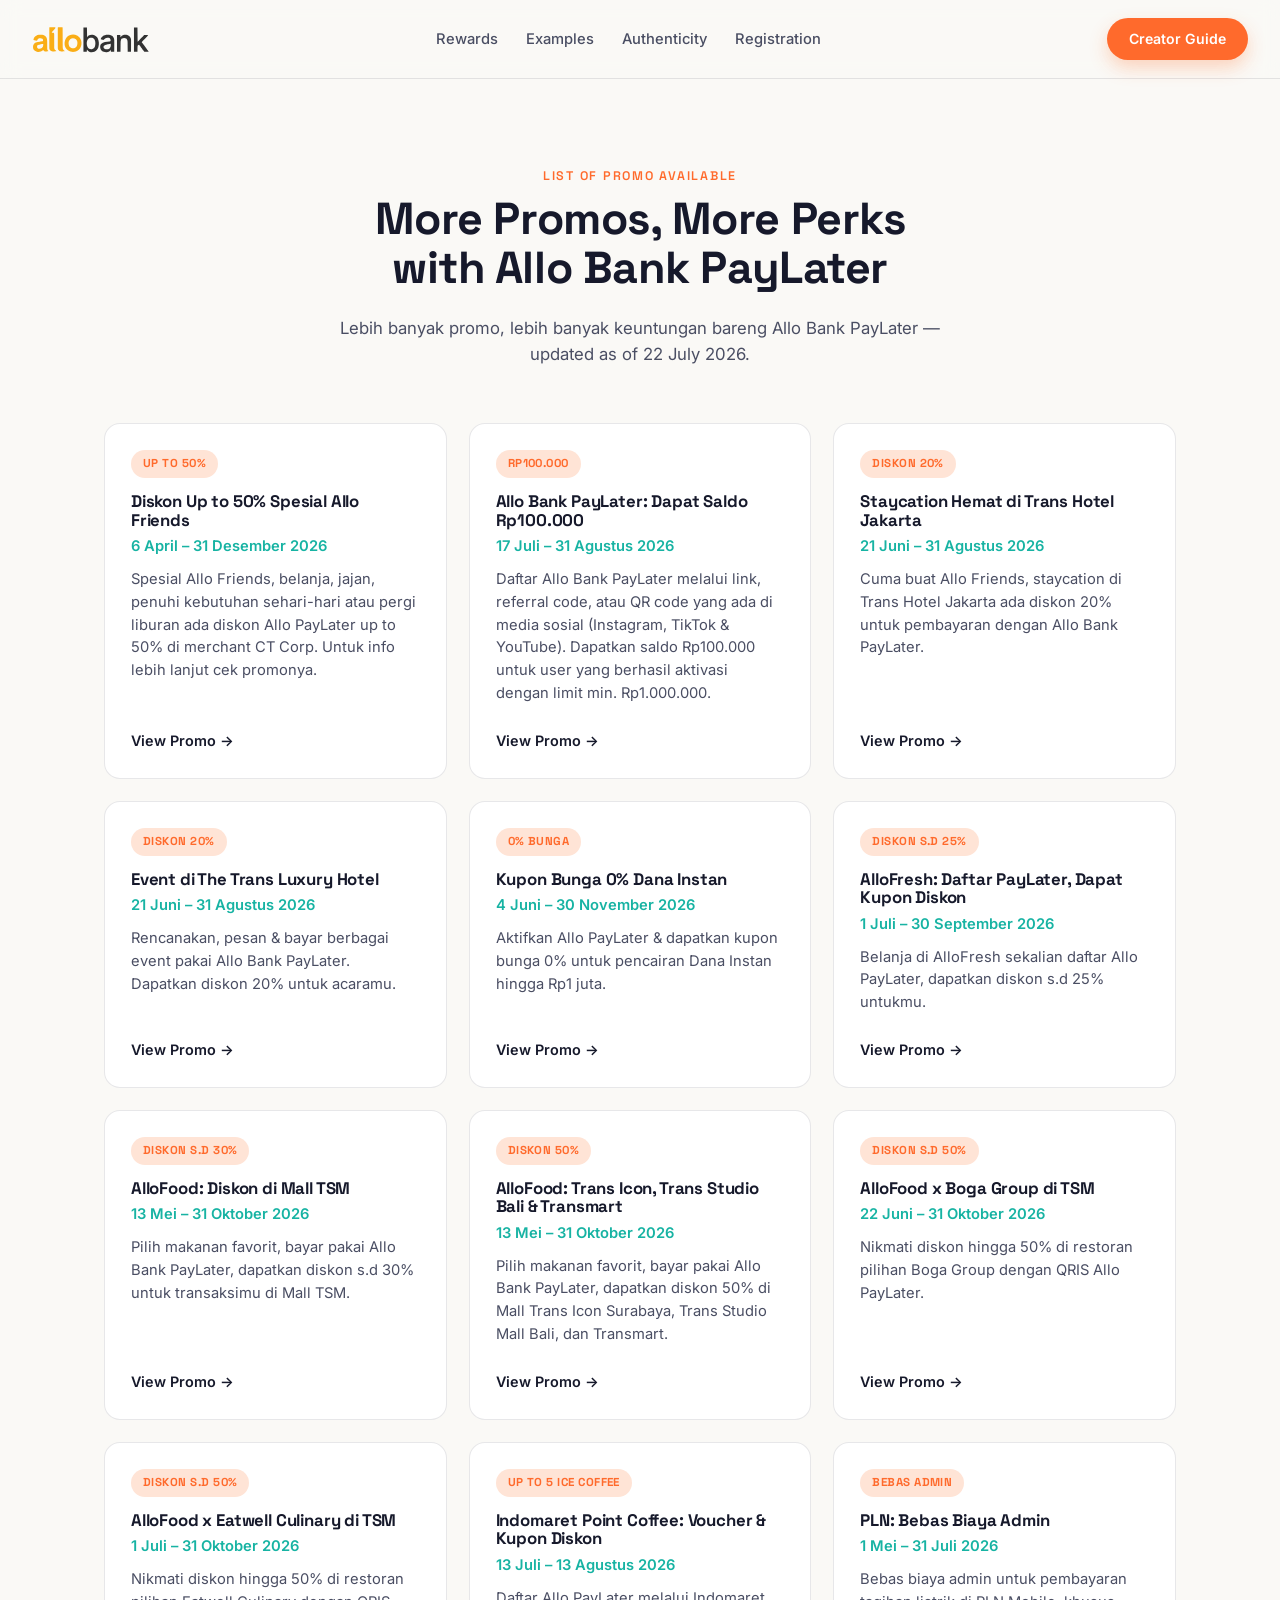
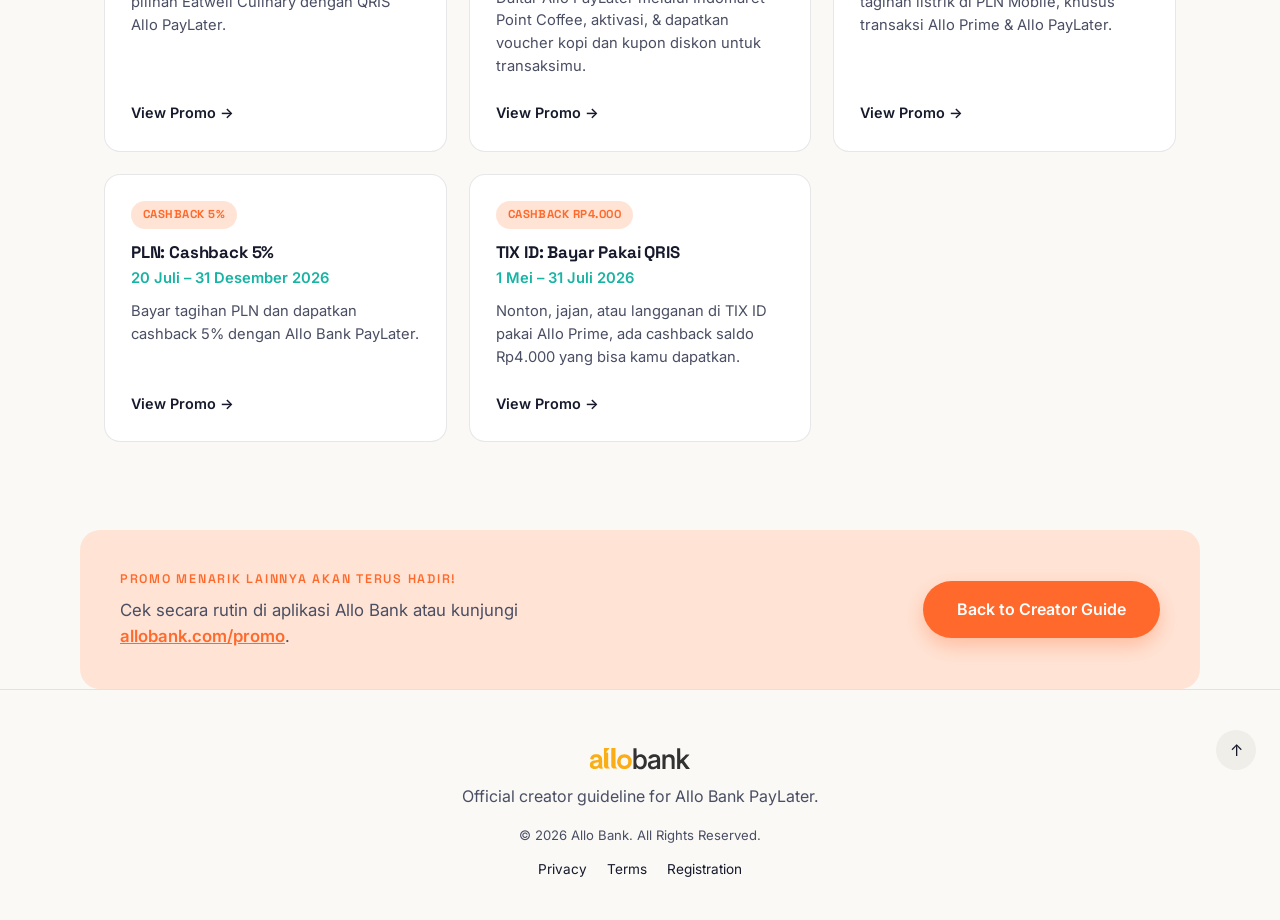
==== our-promotions.html @ 4c1d2ea9 "Add files via upload" ====
<!DOCTYPE html>
<html lang="en">
<head>
<meta charset="UTF-8" />
<meta name="viewport" content="width=device-width, initial-scale=1.0" />
<title>Allo Bank PayLater — Available Promotions</title>
<meta name="description" content="Full list of current Allo Bank PayLater merchant promotions, cashback and discounts." />
<link rel="stylesheet" href="style.css" />
</head>
<body>

<header class="nav">
  <a href="index.html" class="nav-logo">
    <img src="https://bebuildbee.github.io/atallo/assets/logos/allobank-logo.svg" alt="Allo Bank" />
  </a>
  <nav class="nav-links">
    <a href="index.html#rewards">Rewards</a>
    <a href="index.html#videos">Examples</a>
    <a href="index.html#rule1">Authenticity</a>
    <a href="index.html#journey">Registration</a>
  </nav>
  <a href="index.html#journey" class="nav-cta">Creator Guide</a>
</header>

<main>

  <!-- ============ PROMO HERO ============ -->
  <section class="section promo-hero">
    <p class="eyebrow">List of Promo Available</p>
    <h1>More Promos, More Perks<br />with Allo Bank PayLater</h1>
    <p class="section-intro promo-hero-intro">
      Lebih banyak promo, lebih banyak keuntungan bareng Allo Bank PayLater —
      updated as of 22 July 2026.
    </p>
  </section>

  <!-- ============ PROMO GRID ============ -->
  <section class="section promo-section">
    <div class="promo-grid">

      <article class="promo-card">
        <span class="promo-badge">Up to 50%</span>
        <h3>Diskon Up to 50% Spesial Allo Friends</h3>
        <p class="promo-date">6 April – 31 Desember 2026</p>
        <p>Spesial Allo Friends, belanja, jajan, penuhi kebutuhan sehari-hari atau pergi liburan ada diskon Allo PayLater up to 50% di merchant CT Corp. Untuk info lebih lanjut cek promonya.</p>
        <a href="https://www.allobank.com/promo/promo-reguler-ctbu-upto50" target="_blank" rel="noopener" class="promo-link">View Promo →</a>
      </article>

      <article class="promo-card">
        <span class="promo-badge">Rp100.000</span>
        <h3>Allo Bank PayLater: Dapat Saldo Rp100.000</h3>
        <p class="promo-date">17 Juli – 31 Agustus 2026</p>
        <p>Daftar Allo Bank PayLater melalui link, referral code, atau QR code yang ada di media sosial (Instagram, TikTok &amp; YouTube). Dapatkan saldo Rp100.000 untuk user yang berhasil aktivasi dengan limit min. Rp1.000.000.</p>
        <a href="https://www.allobank.com/promo/hadiah-social-media-acq" target="_blank" rel="noopener" class="promo-link">View Promo →</a>
      </article>

      <article class="promo-card">
        <span class="promo-badge">Diskon 20%</span>
        <h3>Staycation Hemat di Trans Hotel Jakarta</h3>
        <p class="promo-date">21 Juni – 31 Agustus 2026</p>
        <p>Cuma buat Allo Friends, staycation di Trans Hotel Jakarta ada diskon 20% untuk pembayaran dengan Allo Bank PayLater.</p>
        <a href="https://www.allobank.com/promo/THJReguler" target="_blank" rel="noopener" class="promo-link">View Promo →</a>
      </article>

      <article class="promo-card">
        <span class="promo-badge">Diskon 20%</span>
        <h3>Event di The Trans Luxury Hotel</h3>
        <p class="promo-date">21 Juni – 31 Agustus 2026</p>
        <p>Rencanakan, pesan &amp; bayar berbagai event pakai Allo Bank PayLater. Dapatkan diskon 20% untuk acaramu.</p>
        <a href="https://www.allobank.com/promo/TLHS20" target="_blank" rel="noopener" class="promo-link">View Promo →</a>
      </article>

      <article class="promo-card">
        <span class="promo-badge">0% Bunga</span>
        <h3>Kupon Bunga 0% Dana Instan</h3>
        <p class="promo-date">4 Juni – 30 November 2026</p>
        <p>Aktifkan Allo PayLater &amp; dapatkan kupon bunga 0% untuk pencairan Dana Instan hingga Rp1 juta.</p>
        <a href="https://www.allobank.com/promo/kuponbunga0" target="_blank" rel="noopener" class="promo-link">View Promo →</a>
      </article>

      <article class="promo-card">
        <span class="promo-badge">Diskon s.d 25%</span>
        <h3>AlloFresh: Daftar PayLater, Dapat Kupon Diskon</h3>
        <p class="promo-date">1 Juli – 30 September 2026</p>
        <p>Belanja di AlloFresh sekalian daftar Allo PayLater, dapatkan diskon s.d 25% untukmu.</p>
        <a href="https://www.allobank.com/promo/allofreshnewuser" target="_blank" rel="noopener" class="promo-link">View Promo →</a>
      </article>

      <article class="promo-card">
        <span class="promo-badge">Diskon s.d 30%</span>
        <h3>AlloFood: Diskon di Mall TSM</h3>
        <p class="promo-date">13 Mei – 31 Oktober 2026</p>
        <p>Pilih makanan favorit, bayar pakai Allo Bank PayLater, dapatkan diskon s.d 30% untuk transaksimu di Mall TSM.</p>
        <a href="https://www.allobank.com/promo/tsm-food" target="_blank" rel="noopener" class="promo-link">View Promo →</a>
      </article>

      <article class="promo-card">
        <span class="promo-badge">Diskon 50%</span>
        <h3>AlloFood: Trans Icon, Trans Studio Bali &amp; Transmart</h3>
        <p class="promo-date">13 Mei – 31 Oktober 2026</p>
        <p>Pilih makanan favorit, bayar pakai Allo Bank PayLater, dapatkan diskon 50% di Mall Trans Icon Surabaya, Trans Studio Mall Bali, dan Transmart.</p>
        <a href="https://www.allobank.com/promo/transmart-food" target="_blank" rel="noopener" class="promo-link">View Promo →</a>
      </article>

      <article class="promo-card">
        <span class="promo-badge">Diskon s.d 50%</span>
        <h3>AlloFood x Boga Group di TSM</h3>
        <p class="promo-date">22 Juni – 31 Oktober 2026</p>
        <p>Nikmati diskon hingga 50% di restoran pilihan Boga Group dengan QRIS Allo PayLater.</p>
        <a href="https://www.allobank.com/promo/allofoodboga" target="_blank" rel="noopener" class="promo-link">View Promo →</a>
      </article>

      <article class="promo-card">
        <span class="promo-badge">Diskon s.d 50%</span>
        <h3>AlloFood x Eatwell Culinary di TSM</h3>
        <p class="promo-date">1 Juli – 31 Oktober 2026</p>
        <p>Nikmati diskon hingga 50% di restoran pilihan Eatwell Culinary dengan QRIS Allo PayLater.</p>
        <a href="https://www.allobank.com/promo/eatwell-transmall" target="_blank" rel="noopener" class="promo-link">View Promo →</a>
      </article>

      <article class="promo-card">
        <span class="promo-badge">Up to 5 Ice Coffee</span>
        <h3>Indomaret Point Coffee: Voucher &amp; Kupon Diskon</h3>
        <p class="promo-date">13 Juli – 13 Agustus 2026</p>
        <p>Daftar Allo PayLater melalui Indomaret Point Coffee, aktivasi, &amp; dapatkan voucher kopi dan kupon diskon untuk transaksimu.</p>
        <a href="https://www.allobank.com/promo/akuisisi-idmpointcoffee-juni-juli-2026" target="_blank" rel="noopener" class="promo-link">View Promo →</a>
      </article>

      <article class="promo-card">
        <span class="promo-badge">Bebas Admin</span>
        <h3>PLN: Bebas Biaya Admin</h3>
        <p class="promo-date">1 Mei – 31 Juli 2026</p>
        <p>Bebas biaya admin untuk pembayaran tagihan listrik di PLN Mobile, khusus transaksi Allo Prime &amp; Allo PayLater.</p>
        <a href="https://www.allobank.com/promo/allo-pln-gratis-admin" target="_blank" rel="noopener" class="promo-link">View Promo →</a>
      </article>

      <article class="promo-card">
        <span class="promo-badge">Cashback 5%</span>
        <h3>PLN: Cashback 5%</h3>
        <p class="promo-date">20 Juli – 31 Desember 2026</p>
        <p>Bayar tagihan PLN dan dapatkan cashback 5% dengan Allo Bank PayLater.</p>
        <a href="https://www.allobank.com/promo/allo-pln-cashback-paylater" target="_blank" rel="noopener" class="promo-link">View Promo →</a>
      </article>

      <article class="promo-card">
        <span class="promo-badge">Cashback Rp4.000</span>
        <h3>TIX ID: Bayar Pakai QRIS</h3>
        <p class="promo-date">1 Mei – 31 Juli 2026</p>
        <p>Nonton, jajan, atau langganan di TIX ID pakai Allo Prime, ada cashback saldo Rp4.000 yang bisa kamu dapatkan.</p>
        <a href="https://www.allobank.com/promo/allo-tix-id-promo-cashback" target="_blank" rel="noopener" class="promo-link">View Promo →</a>
      </article>

    </div>
  </section>

  <!-- ============ PROMO FOOTNOTE BANNER ============ -->
  <section class="section promo-banner">
    <div>
      <p class="eyebrow">Promo Menarik Lainnya Akan Terus Hadir!</p>
      <p class="section-intro">
        Cek secara rutin di aplikasi Allo Bank atau kunjungi
        <a href="https://www.allobank.com/promo" target="_blank" rel="noopener" class="inline-link">allobank.com/promo</a>.
      </p>
    </div>
    <a href="index.html#journey" class="btn btn-primary btn-lg">Back to Creator Guide</a>
  </section>

</main>

<footer class="footer">
  <img src="https://bebuildbee.github.io/atallo/assets/logos/allobank-logo.svg" alt="Allo Bank" class="footer-logo" />
  <p>Official creator guideline for Allo Bank PayLater.</p>
  <p class="footer-copy">© 2026 Allo Bank. All Rights Reserved.</p>
  <div class="footer-links">
    <a href="#">Privacy</a>
    <a href="#">Terms</a>
    <a href="index.html#journey">Registration</a>
  </div>
  <a href="#top" class="back-to-top" aria-label="Back to top">↑</a>
</footer>

<script src="script.js"></script>
</body>
</html>
---- style.css ----
/* ==========================================================
   Allo Bank PayLater — Creator Guidelines ("Orange" version)
   Palette:  #16192B ink (text only) · #FAF9F6 paper · #FF6A2C flame
             #17B3A3 teal · #FFB35C amber (highlight only)
   Type:     "Space Grotesk" display · "Inter" body
   ========================================================== */

@import url('https://fonts.googleapis.com/css2?family=Space+Grotesk:wght@500;600;700&family=Inter:wght@400;500;600;700&display=swap');

:root {
  --ink: #16192B;
  --ink-soft: #4A4E63;
  --paper: #FAF9F6;
  --paper-dim: #F0EEE8;
  --flame: #FF6A2C;
  --flame-dim: #FFE4D6;
  --teal: #17B3A3;
  --teal-dim: #DCF4F0;
  --amber: #FFB35C;
  --line: rgba(22, 25, 43, 0.1);
  --radius: 20px;
  --max: 1120px;
}

* { box-sizing: border-box; }

@media (prefers-reduced-motion: reduce) {
  *, *::before, *::after { animation-duration: 0.001ms !important; transition-duration: 0.001ms !important; }
}

html { scroll-behavior: smooth; }

body {
  margin: 0;
  background: var(--paper);
  color: var(--ink);
  font-family: 'Inter', sans-serif;
  line-height: 1.55;
  -webkit-font-smoothing: antialiased;
}

h1, h2, h3 {
  font-family: 'Space Grotesk', sans-serif;
  font-weight: 700;
  line-height: 1.1;
  margin: 0 0 0.5em;
  letter-spacing: -0.01em;
}

h2 { font-size: clamp(1.8rem, 3.4vw, 2.6rem); }
h3 { font-size: 1.15rem; }

p { margin: 0 0 1em; color: var(--ink-soft); }

a { color: inherit; text-decoration: none; }

img { max-width: 100%; display: block; }

.eyebrow {
  font-family: 'Space Grotesk', sans-serif;
  font-size: 0.78rem;
  font-weight: 600;
  letter-spacing: 0.14em;
  text-transform: uppercase;
  color: var(--flame);
  margin: 0 0 0.6em;
}

.section-intro { max-width: 640px; font-size: 1.05rem; }

/* Centered sections: center the intro paragraph itself, not just its text */
.rewards-section .section-intro,
.video-section .section-intro,
.lifestyle-section .section-intro,
.journey-section .section-intro {
  margin-left: auto;
  margin-right: auto;
}

.section { padding: 88px 24px; max-width: var(--max); margin: 0 auto; }

/* ---------- buttons ---------- */
.btn {
  display: inline-flex;
  align-items: center;
  justify-content: center;
  padding: 14px 28px;
  border-radius: 999px;
  font-weight: 600;
  font-size: 0.95rem;
  transition: transform 0.15s ease, box-shadow 0.15s ease;
}
.btn:focus-visible { outline: 3px solid var(--teal); outline-offset: 2px; }
.btn-primary { background: var(--flame); color: #fff; box-shadow: 0 8px 20px rgba(255, 106, 44, 0.32); }
.btn-primary:hover { transform: translateY(-2px); }
.btn-ghost { background: #fff; color: var(--ink); border: 1.5px solid var(--line); }
.btn-ghost:hover { border-color: var(--ink); }
.btn-lg { padding: 16px 34px; font-size: 1rem; }

/* ---------- nav ---------- */
.nav {
  position: sticky;
  top: 0;
  z-index: 50;
  display: flex;
  align-items: center;
  justify-content: space-between;
  padding: 18px 32px;
  background: rgba(250, 249, 246, 0.85);
  backdrop-filter: blur(10px);
  border-bottom: 1px solid var(--line);
}
.nav-logo img { height: 28px; }
.nav-links { display: flex; gap: 28px; }
.nav-links a { font-size: 0.92rem; font-weight: 500; color: var(--ink-soft); }
.nav-links a:hover { color: var(--flame); }
.nav-cta {
  font-size: 0.88rem;
  font-weight: 600;
  padding: 10px 22px;
  border-radius: 999px;
  background: var(--flame);
  color: #fff;
  box-shadow: 0 8px 18px rgba(255, 106, 44, 0.28);
}
@media (max-width: 720px) { .nav-links { display: none; } }

/* ---------- hero ---------- */
.hero {
  position: relative;
  overflow: hidden;
  background: linear-gradient(180deg, #F3F1EC 0%, #EDEAE2 100%);
  color: var(--ink);
  padding: 72px 24px 60px;
}
.hero-bg { display: none; } /* replaced by the soft gradient background above */
.hero-orb {
  position: absolute;
  top: -140px;
  right: -120px;
  width: 520px;
  max-width: 60vw;
  pointer-events: none;
  animation: spin 50s linear infinite;
  transform-origin: 50% 50%;
}
@keyframes spin {
  from { transform: rotate(0deg); }
  to { transform: rotate(360deg); }
}
.hero-inner {
  position: relative;
  max-width: var(--max);
  margin: 0 auto;
  display: grid;
  grid-template-columns: 1.1fr 1fr;
  gap: 40px;
  align-items: center;
}
.hero h1 { font-size: clamp(2.2rem, 5vw, 3.4rem); color: var(--ink); }
.hero-sub { color: var(--ink-soft); max-width: 480px; }
.hero-actions { display: flex; gap: 14px; flex-wrap: wrap; margin: 24px 0 36px; }
.hero .btn-ghost { color: var(--ink); border-color: var(--line); }
.hero-stats { display: flex; gap: 32px; flex-wrap: wrap; }
.hero-stats strong { display: block; font-family: 'Space Grotesk', sans-serif; font-size: 1.4rem; color: var(--ink); }
.hero-stats span { font-size: 0.82rem; color: var(--ink-soft); }

.hero-visual {
  position: relative;
  min-height: 520px;
  display: flex;
  align-items: flex-end;
  justify-content: center;
}
.hero-phone-shadow {
  position: absolute;
  bottom: 6%;
  left: 50%;
  width: 70%;
  height: 60px;
  transform: translateX(-50%);
  background: radial-gradient(ellipse at center, rgba(22,25,43,0.16) 0%, rgba(22,25,43,0) 70%);
  filter: blur(6px);
}
.hero-phone-shadow[src] { content: ''; } /* the shipped shadow asset is dropped in favor of the soft radial above */
.hero-phone {
  position: relative;
  z-index: 1;
  margin: 0 auto;
  max-width: 260px;
  filter: drop-shadow(0 24px 40px rgba(22, 25, 43, 0.18));
}
.floating-card {
  position: absolute;
  width: 160px;
  filter: drop-shadow(0 10px 20px rgba(22,25,43,0.18));
}
.fc-1 { top: 10%; left: 6%; width: 190px; animation: float-1 4.5s ease-in-out infinite; animation-delay: 0s; }
.fc-2 { bottom: 26%; right: 2%; width: 150px; animation: float-2 4.5s ease-in-out infinite; animation-delay: 1.1s; }
.fc-3 { bottom: 10%; left: 22%; width: 170px; animation: float-3 4.5s ease-in-out infinite; animation-delay: 2.2s; }

@keyframes float-1 {
  0%, 100% { transform: scale(1.1) translateY(0); }
  50% { transform: scale(1.1) translateY(-14px); }
}
@keyframes float-2 {
  0%, 100% { transform: scale(0.9) translateY(0); }
  50% { transform: scale(0.9) translateY(-14px); }
}
@keyframes float-3 {
  0%, 100% { transform: scale(1.2) translateY(0); }
  50% { transform: scale(1.2) translateY(-14px); }
}
@keyframes float {
  0%, 100% { transform: translateY(0); }
  50% { transform: translateY(-14px); }
}
@media (max-width: 860px) {
  .hero-inner { grid-template-columns: 1fr; }
  .hero-visual { min-height: 420px; }
  .floating-card { width: 96px !important; }
}

/* ---------- rewards ---------- */
.rewards-section { text-align: center; }
.rewards-grid {
  display: flex;
  align-items: center;
  justify-content: center;
  gap: 20px;
  flex-wrap: wrap;
  margin: 40px 0 36px;
}
.reward-card {
  background: #fff;
  border-radius: var(--radius);
  border: 1px solid var(--line);
  padding: 32px 40px;
  width: 280px;
  flex: 0 0 280px;
  box-shadow: 0 16px 40px rgba(22,25,43,0.06);
}
@media (max-width: 620px) {
  .reward-card { width: 100%; flex: 1 1 260px; }
}
.reward-card--creator { border-top: 4px solid var(--flame); }
.reward-card--user { border-top: 4px solid var(--teal); }
.reward-tag { font-size: 0.82rem; font-weight: 600; color: var(--ink-soft); }
.reward-amount { font-family: 'Space Grotesk', sans-serif; font-size: 2.4rem; font-weight: 700; margin: 6px 0; }
.reward-card--creator .reward-amount { color: var(--flame); }
.reward-card--user .reward-amount { color: var(--teal); }
.reward-desc { font-size: 0.92rem; margin: 0; }
.reward-plus { font-family: 'Space Grotesk', sans-serif; font-size: 2rem; color: var(--line); }

.reward-conditions {
  display: flex;
  flex-wrap: wrap;
  justify-content: center;
  gap: 14px;
  max-width: 760px;
  margin: 0 auto;
}
.condition {
  display: flex;
  align-items: center;
  gap: 10px;
  background: var(--paper-dim);
  border-radius: 999px;
  padding: 10px 18px;
  text-align: left;
}
.condition p { margin: 0; font-size: 0.9rem; }
.condition-icon {
  flex-shrink: 0;
  width: 26px; height: 26px;
  border-radius: 50%;
  background: var(--teal);
  color: #fff;
  display: flex; align-items: center; justify-content: center;
  font-size: 0.8rem; font-weight: 700;
}
.condition-icon--day { background: var(--flame); }

/* ---------- video examples ---------- */
.video-section { text-align: center; }
.video-grid {
  display: grid;
  grid-template-columns: repeat(auto-fit, minmax(280px, 1fr));
  gap: 28px;
  margin-top: 36px;
  max-width: 720px;
  margin-left: auto;
  margin-right: auto;
}
.video-card {
  background: #fff;
  border-radius: var(--radius);
  border: 1px solid var(--line);
  padding: 16px;
}
.video-category {
  display: inline-block;
  font-family: 'Space Grotesk', sans-serif;
  font-size: 0.72rem;
  font-weight: 600;
  letter-spacing: 0.06em;
  text-transform: uppercase;
  color: var(--flame);
  background: var(--flame-dim);
  padding: 4px 10px;
  border-radius: 999px;
  margin-top: 12px;
}
.video-caption { font-size: 0.85rem; color: var(--ink-soft); margin: 8px 0 0; }

/* ---------- rule / lifestyle sections ---------- */
.rule-section { display: grid; grid-template-columns: 1fr 1.2fr; gap: 48px; align-items: center; }
.rule-media img { border-radius: var(--radius); }
.checklist { list-style: none; padding: 0; margin: 20px 0 0; display: grid; gap: 14px; }
.checklist li { padding-left: 30px; position: relative; font-size: 0.95rem; color: var(--ink-soft); }
.checklist li::before {
  content: "✓";
  position: absolute; left: 0; top: 0;
  width: 20px; height: 20px;
  background: var(--teal-dim);
  color: var(--teal);
  border-radius: 50%;
  font-size: 0.7rem;
  display: flex; align-items: center; justify-content: center;
}
@media (max-width: 780px) { .rule-section { grid-template-columns: 1fr; } }

.lifestyle-section { text-align: center; }
.category-grid {
  display: grid;
  grid-template-columns: repeat(auto-fit, minmax(160px, 1fr));
  gap: 18px;
  margin: 40px 0;
  text-align: left;
}
.category-tile {
  background: #fff;
  border: 1px solid var(--line);
  border-radius: 16px;
  padding: 22px;
}
.category-tile img { width: 34px; height: 34px; margin-bottom: 12px; }
.category-tile p { font-size: 0.85rem; margin: 0; }

.approach-banner {
  display: grid;
  grid-template-columns: 1fr 1.3fr;
  gap: 32px;
  align-items: center;
  text-align: left;
  background: #fff;
  border: 1px solid var(--line);
  border-radius: var(--radius);
  padding: 32px;
  margin-top: 20px;
}
.approach-banner img { border-radius: 14px; }
@media (max-width: 780px) { .approach-banner { grid-template-columns: 1fr; } }

/* ---------- creator opportunities ---------- */
.featured-campaign {
  display: grid;
  grid-template-columns: 1fr 1.2fr;
  gap: 36px;
  align-items: center;
  background: var(--flame-dim);
  border-radius: var(--radius);
  padding: 36px;
  margin: 32px 0;
}
.featured-campaign img { border-radius: 16px; }
@media (max-width: 780px) { .featured-campaign { grid-template-columns: 1fr; } }

.benefit-grid { display: grid; grid-template-columns: repeat(auto-fit, minmax(220px, 1fr)); gap: 20px; }
.benefit-card { background: #fff; border: 1px solid var(--line); border-radius: 16px; padding: 24px; }
.benefit-card img { width: 100%; max-width: 140px; margin: 0 auto 14px; }

/* ---------- registration journey ---------- */
.journey-section { text-align: center; }
.steps { display: grid; grid-template-columns: repeat(auto-fit, minmax(220px, 1fr)); gap: 24px; margin: 40px 0; text-align: left; }
.step { background: #fff; border: 1px solid var(--line); border-radius: 16px; padding: 24px; position: relative; }
.step img { border-radius: 12px; margin-bottom: 16px; }
.step-num {
  position: absolute; top: 20px; right: 20px;
  font-family: 'Space Grotesk', sans-serif;
  font-weight: 700; color: var(--flame); font-size: 0.85rem;
}

/* ---------- bonus / final cta ---------- */
.bonus-section, .final-cta-section {
  display: grid;
  grid-template-columns: 1.2fr 1fr;
  gap: 40px;
  align-items: center;
}
.final-cta-section { background: var(--flame-dim); border-radius: var(--radius); max-width: calc(var(--max) - 0px); }
.tag-list { list-style: none; padding: 0; display: flex; flex-wrap: wrap; gap: 10px; margin: 18px 0; }
.tag-list li { background: var(--teal-dim); color: var(--teal); font-size: 0.82rem; font-weight: 600; padding: 8px 14px; border-radius: 999px; }
.bonus-media { position: relative; text-align: center; }
.bonus-coins { position: absolute; bottom: -10px; right: 10%; width: 30%; animation: float 5s ease-in-out infinite; }
@media (max-width: 780px) { .bonus-section, .final-cta-section { grid-template-columns: 1fr; padding: 48px 24px; } }

/* ---------- promotions page ---------- */
.promo-hero { text-align: center; padding-bottom: 40px; }
.promo-hero h1 { font-size: clamp(1.9rem, 4vw, 2.8rem); }
.promo-hero-intro { margin-left: auto; margin-right: auto; }

.promo-section { padding-top: 0; }
.promo-grid {
  display: grid;
  grid-template-columns: repeat(auto-fit, minmax(280px, 1fr));
  gap: 22px;
}
.promo-card {
  background: #fff;
  border: 1px solid var(--line);
  border-radius: 16px;
  padding: 26px;
  display: flex;
  flex-direction: column;
}
.promo-badge {
  align-self: flex-start;
  font-family: 'Space Grotesk', sans-serif;
  font-size: 0.72rem;
  font-weight: 700;
  letter-spacing: 0.04em;
  text-transform: uppercase;
  color: var(--flame);
  background: var(--flame-dim);
  padding: 5px 12px;
  border-radius: 999px;
  margin-bottom: 14px;
}
.promo-card h3 { font-size: 1.05rem; margin-bottom: 6px; }
.promo-date { font-size: 0.8rem; color: var(--teal); font-weight: 600; margin-bottom: 10px; }
.promo-card p { font-size: 0.92rem; }
.promo-link {
  margin-top: auto;
  font-weight: 600;
  font-size: 0.9rem;
  color: var(--ink);
  padding-top: 10px;
}
.promo-link:hover { color: var(--flame); }

.promo-banner {
  display: flex;
  flex-wrap: wrap;
  align-items: center;
  justify-content: space-between;
  gap: 24px;
  background: var(--flame-dim);
  border-radius: var(--radius);
  padding: 40px;
}
.promo-banner .section-intro { margin: 0; max-width: 460px; }
.inline-link { color: var(--flame); font-weight: 600; text-decoration: underline; }
.footer {
  text-align: center;
  padding: 56px 24px 40px;
  border-top: 1px solid var(--line);
  position: relative;
}
.footer-logo { height: 24px; margin: 0 auto 14px; }
.footer-copy { font-size: 0.82rem; color: var(--ink-soft); }
.footer-links { display: flex; justify-content: center; gap: 20px; margin-top: 10px; font-size: 0.85rem; }
.back-to-top {
  position: absolute; right: 24px; top: 40px;
  width: 40px; height: 40px;
  border-radius: 50%;
  background: var(--paper-dim);
  display: flex; align-items: center; justify-content: center;
}
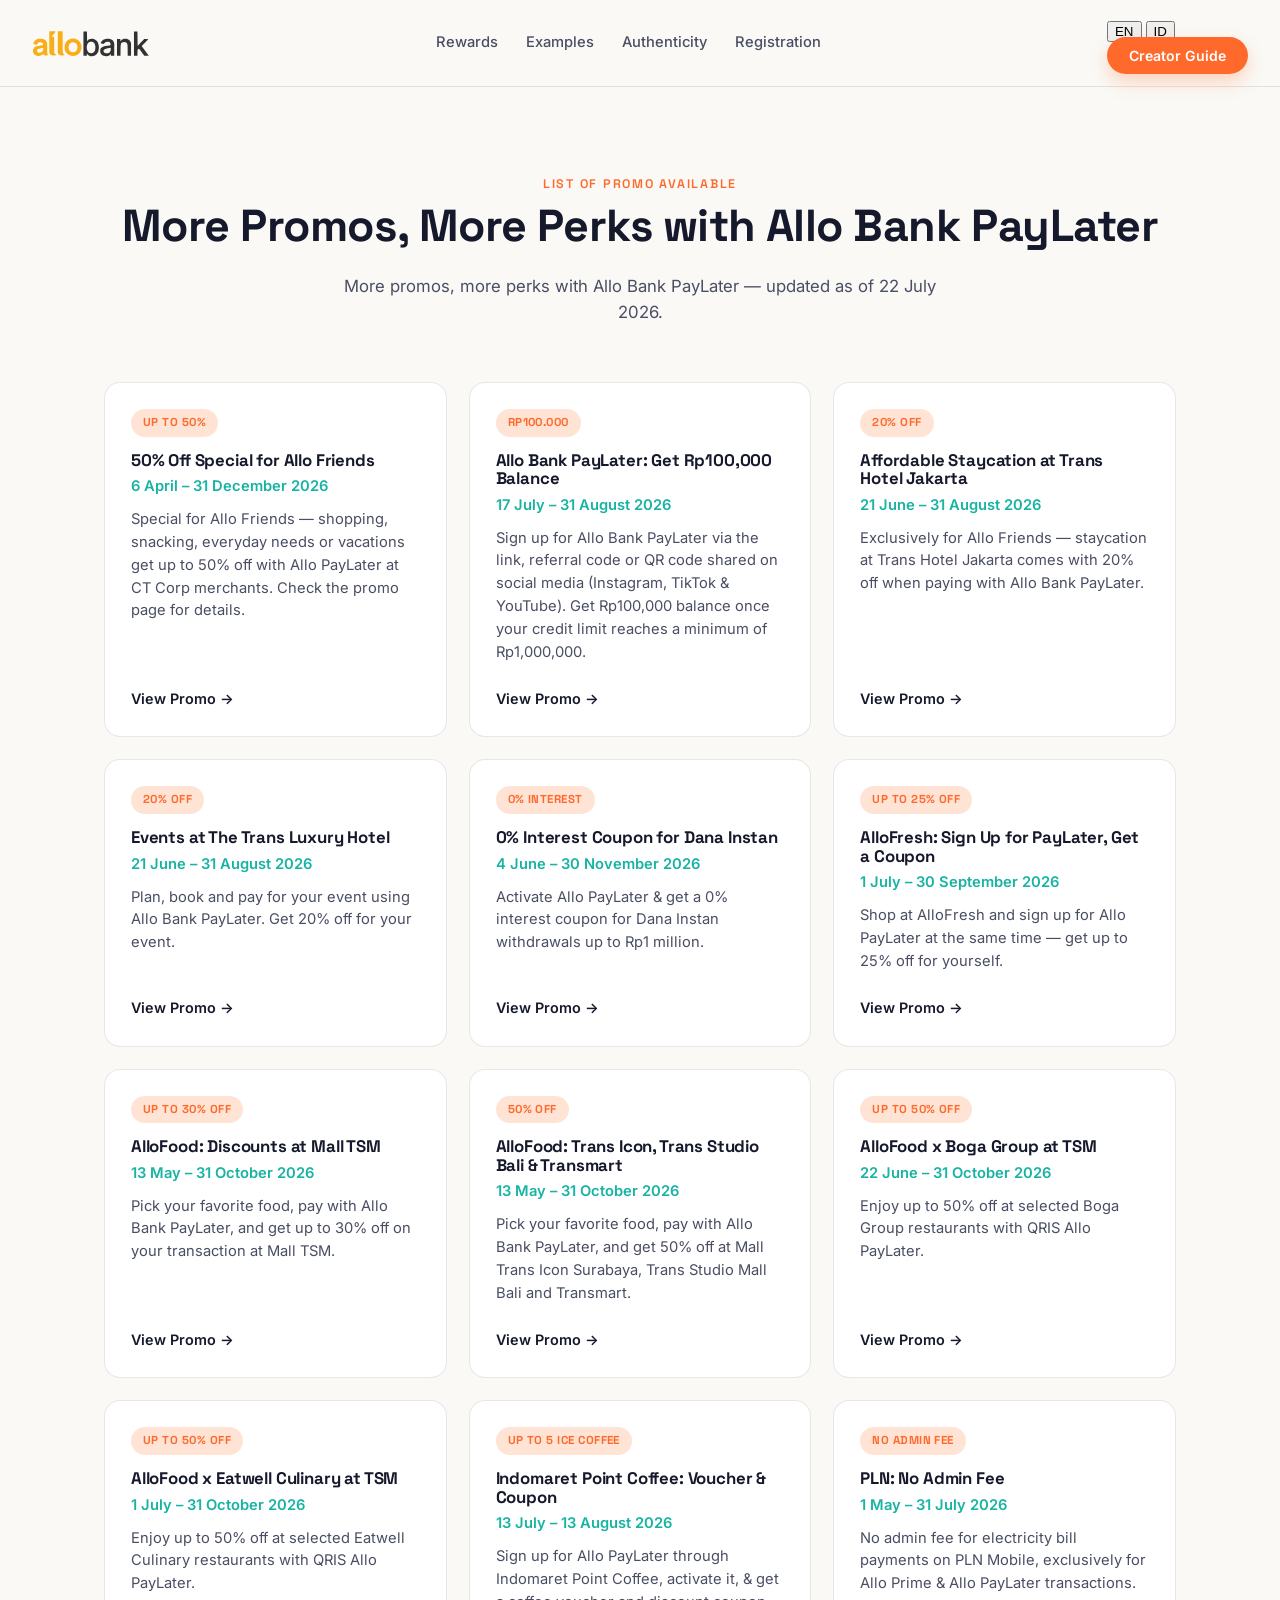
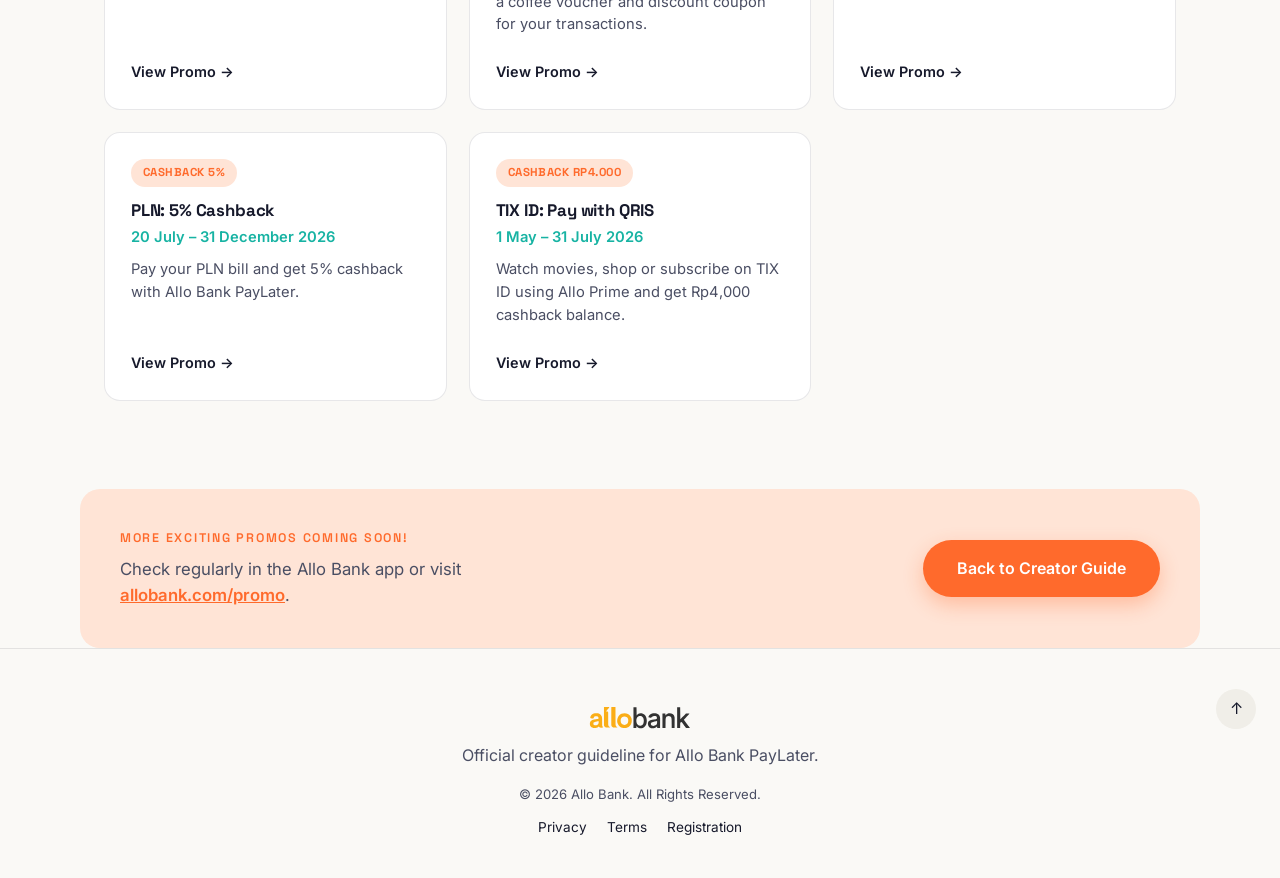
==== commit 1f1ee2f8: "Update our-promotions.html" ====
--- a/our-promotions.html
+++ b/our-promotions.html
@@ -14,23 +14,28 @@
     <img src="https://bebuildbee.github.io/atallo/assets/logos/allobank-logo.svg" alt="Allo Bank" />
   </a>
   <nav class="nav-links">
-    <a href="index.html#rewards">Rewards</a>
-    <a href="index.html#videos">Examples</a>
-    <a href="index.html#rule1">Authenticity</a>
-    <a href="index.html#journey">Registration</a>
+    <a href="index.html#rewards" data-i18n="nav.rewards">Rewards</a>
+    <a href="index.html#videos" data-i18n="nav.examples">Examples</a>
+    <a href="index.html#rule1" data-i18n="nav.authenticity">Authenticity</a>
+    <a href="index.html#journey" data-i18n="nav.registration">Registration</a>
   </nav>
-  <a href="index.html#journey" class="nav-cta">Creator Guide</a>
+  <div class="nav-right">
+    <div class="lang-toggle" role="group" aria-label="Language">
+      <button type="button" class="lang-btn" data-lang="en">EN</button>
+      <button type="button" class="lang-btn" data-lang="id">ID</button>
+    </div>
+    <a href="index.html#journey" class="nav-cta" data-i18n="nav.creatorGuide">Creator Guide</a>
+  </div>
 </header>
 
 <main>
 
   <!-- ============ PROMO HERO ============ -->
   <section class="section promo-hero">
-    <p class="eyebrow">List of Promo Available</p>
-    <h1>More Promos, More Perks<br />with Allo Bank PayLater</h1>
-    <p class="section-intro promo-hero-intro">
-      Lebih banyak promo, lebih banyak keuntungan bareng Allo Bank PayLater —
-      updated as of 22 July 2026.
+    <p class="eyebrow" data-i18n="promo.eyebrow">List of Promo Available</p>
+    <h1 data-i18n="promo.title">More Promos, More Perks with Allo Bank PayLater</h1>
+    <p class="section-intro promo-hero-intro" data-i18n="promo.intro">
+      More promos, more perks with Allo Bank PayLater — updated as of 22 July 2026.
     </p>
   </section>
 
@@ -39,115 +44,115 @@
     <div class="promo-grid">
 
       <article class="promo-card">
-        <span class="promo-badge">Up to 50%</span>
-        <h3>Diskon Up to 50% Spesial Allo Friends</h3>
-        <p class="promo-date">6 April – 31 Desember 2026</p>
-        <p>Spesial Allo Friends, belanja, jajan, penuhi kebutuhan sehari-hari atau pergi liburan ada diskon Allo PayLater up to 50% di merchant CT Corp. Untuk info lebih lanjut cek promonya.</p>
-        <a href="https://www.allobank.com/promo/promo-reguler-ctbu-upto50" target="_blank" rel="noopener" class="promo-link">View Promo →</a>
+        <span class="promo-badge" data-i18n="promo.c1.badge">Up to 50%</span>
+        <h3 data-i18n="promo.c1.title">50% Off Special for Allo Friends</h3>
+        <p class="promo-date" data-i18n="promo.c1.date">6 April – 31 December 2026</p>
+        <p data-i18n="promo.c1.desc">Special for Allo Friends — shopping, snacking, everyday needs or vacations get up to 50% off with Allo PayLater at CT Corp merchants. Check the promo page for details.</p>
+        <a href="https://www.allobank.com/promo/promo-reguler-ctbu-upto50" target="_blank" rel="noopener" class="promo-link" data-i18n="promo.link">View Promo →</a>
       </article>
 
       <article class="promo-card">
         <span class="promo-badge">Rp100.000</span>
-        <h3>Allo Bank PayLater: Dapat Saldo Rp100.000</h3>
-        <p class="promo-date">17 Juli – 31 Agustus 2026</p>
-        <p>Daftar Allo Bank PayLater melalui link, referral code, atau QR code yang ada di media sosial (Instagram, TikTok &amp; YouTube). Dapatkan saldo Rp100.000 untuk user yang berhasil aktivasi dengan limit min. Rp1.000.000.</p>
-        <a href="https://www.allobank.com/promo/hadiah-social-media-acq" target="_blank" rel="noopener" class="promo-link">View Promo →</a>
+        <h3 data-i18n="promo.c2.title">Allo Bank PayLater: Get Rp100,000 Balance</h3>
+        <p class="promo-date" data-i18n="promo.c2.date">17 July – 31 August 2026</p>
+        <p data-i18n="promo.c2.desc">Sign up for Allo Bank PayLater via the link, referral code or QR code shared on social media (Instagram, TikTok &amp; YouTube). Get Rp100,000 balance once your credit limit reaches a minimum of Rp1,000,000.</p>
+        <a href="https://www.allobank.com/promo/hadiah-social-media-acq" target="_blank" rel="noopener" class="promo-link" data-i18n="promo.link">View Promo →</a>
       </article>
 
       <article class="promo-card">
-        <span class="promo-badge">Diskon 20%</span>
-        <h3>Staycation Hemat di Trans Hotel Jakarta</h3>
-        <p class="promo-date">21 Juni – 31 Agustus 2026</p>
-        <p>Cuma buat Allo Friends, staycation di Trans Hotel Jakarta ada diskon 20% untuk pembayaran dengan Allo Bank PayLater.</p>
-        <a href="https://www.allobank.com/promo/THJReguler" target="_blank" rel="noopener" class="promo-link">View Promo →</a>
+        <span class="promo-badge" data-i18n="promo.c3.badge">20% Off</span>
+        <h3 data-i18n="promo.c3.title">Affordable Staycation at Trans Hotel Jakarta</h3>
+        <p class="promo-date" data-i18n="promo.c3.date">21 June – 31 August 2026</p>
+        <p data-i18n="promo.c3.desc">Exclusively for Allo Friends — staycation at Trans Hotel Jakarta comes with 20% off when paying with Allo Bank PayLater.</p>
+        <a href="https://www.allobank.com/promo/THJReguler" target="_blank" rel="noopener" class="promo-link" data-i18n="promo.link">View Promo →</a>
       </article>
 
       <article class="promo-card">
-        <span class="promo-badge">Diskon 20%</span>
-        <h3>Event di The Trans Luxury Hotel</h3>
-        <p class="promo-date">21 Juni – 31 Agustus 2026</p>
-        <p>Rencanakan, pesan &amp; bayar berbagai event pakai Allo Bank PayLater. Dapatkan diskon 20% untuk acaramu.</p>
-        <a href="https://www.allobank.com/promo/TLHS20" target="_blank" rel="noopener" class="promo-link">View Promo →</a>
+        <span class="promo-badge" data-i18n="promo.c4.badge">20% Off</span>
+        <h3 data-i18n="promo.c4.title">Events at The Trans Luxury Hotel</h3>
+        <p class="promo-date" data-i18n="promo.c4.date">21 June – 31 August 2026</p>
+        <p data-i18n="promo.c4.desc">Plan, book and pay for your event using Allo Bank PayLater. Get 20% off for your event.</p>
+        <a href="https://www.allobank.com/promo/TLHS20" target="_blank" rel="noopener" class="promo-link" data-i18n="promo.link">View Promo →</a>
       </article>
 
       <article class="promo-card">
-        <span class="promo-badge">0% Bunga</span>
-        <h3>Kupon Bunga 0% Dana Instan</h3>
-        <p class="promo-date">4 Juni – 30 November 2026</p>
-        <p>Aktifkan Allo PayLater &amp; dapatkan kupon bunga 0% untuk pencairan Dana Instan hingga Rp1 juta.</p>
-        <a href="https://www.allobank.com/promo/kuponbunga0" target="_blank" rel="noopener" class="promo-link">View Promo →</a>
+        <span class="promo-badge" data-i18n="promo.c5.badge">0% Interest</span>
+        <h3 data-i18n="promo.c5.title">0% Interest Coupon for Dana Instan</h3>
+        <p class="promo-date" data-i18n="promo.c5.date">4 June – 30 November 2026</p>
+        <p data-i18n="promo.c5.desc">Activate Allo PayLater &amp; get a 0% interest coupon for Dana Instan withdrawals up to Rp1 million.</p>
+        <a href="https://www.allobank.com/promo/kuponbunga0" target="_blank" rel="noopener" class="promo-link" data-i18n="promo.link">View Promo →</a>
       </article>
 
       <article class="promo-card">
-        <span class="promo-badge">Diskon s.d 25%</span>
-        <h3>AlloFresh: Daftar PayLater, Dapat Kupon Diskon</h3>
-        <p class="promo-date">1 Juli – 30 September 2026</p>
-        <p>Belanja di AlloFresh sekalian daftar Allo PayLater, dapatkan diskon s.d 25% untukmu.</p>
-        <a href="https://www.allobank.com/promo/allofreshnewuser" target="_blank" rel="noopener" class="promo-link">View Promo →</a>
+        <span class="promo-badge" data-i18n="promo.c6.badge">Up to 25% Off</span>
+        <h3 data-i18n="promo.c6.title">AlloFresh: Sign Up for PayLater, Get a Coupon</h3>
+        <p class="promo-date" data-i18n="promo.c6.date">1 July – 30 September 2026</p>
+        <p data-i18n="promo.c6.desc">Shop at AlloFresh and sign up for Allo PayLater at the same time — get up to 25% off for yourself.</p>
+        <a href="https://www.allobank.com/promo/allofreshnewuser" target="_blank" rel="noopener" class="promo-link" data-i18n="promo.link">View Promo →</a>
       </article>
 
       <article class="promo-card">
-        <span class="promo-badge">Diskon s.d 30%</span>
-        <h3>AlloFood: Diskon di Mall TSM</h3>
-        <p class="promo-date">13 Mei – 31 Oktober 2026</p>
-        <p>Pilih makanan favorit, bayar pakai Allo Bank PayLater, dapatkan diskon s.d 30% untuk transaksimu di Mall TSM.</p>
-        <a href="https://www.allobank.com/promo/tsm-food" target="_blank" rel="noopener" class="promo-link">View Promo →</a>
+        <span class="promo-badge" data-i18n="promo.c7.badge">Up to 30% Off</span>
+        <h3 data-i18n="promo.c7.title">AlloFood: Discounts at Mall TSM</h3>
+        <p class="promo-date" data-i18n="promo.c7.date">13 May – 31 October 2026</p>
+        <p data-i18n="promo.c7.desc">Pick your favorite food, pay with Allo Bank PayLater, and get up to 30% off on your transaction at Mall TSM.</p>
+        <a href="https://www.allobank.com/promo/tsm-food" target="_blank" rel="noopener" class="promo-link" data-i18n="promo.link">View Promo →</a>
       </article>
 
       <article class="promo-card">
-        <span class="promo-badge">Diskon 50%</span>
-        <h3>AlloFood: Trans Icon, Trans Studio Bali &amp; Transmart</h3>
-        <p class="promo-date">13 Mei – 31 Oktober 2026</p>
-        <p>Pilih makanan favorit, bayar pakai Allo Bank PayLater, dapatkan diskon 50% di Mall Trans Icon Surabaya, Trans Studio Mall Bali, dan Transmart.</p>
-        <a href="https://www.allobank.com/promo/transmart-food" target="_blank" rel="noopener" class="promo-link">View Promo →</a>
+        <span class="promo-badge" data-i18n="promo.c8.badge">50% Off</span>
+        <h3 data-i18n="promo.c8.title">AlloFood: Trans Icon, Trans Studio Bali &amp; Transmart</h3>
+        <p class="promo-date" data-i18n="promo.c8.date">13 May – 31 October 2026</p>
+        <p data-i18n="promo.c8.desc">Pick your favorite food, pay with Allo Bank PayLater, and get 50% off at Mall Trans Icon Surabaya, Trans Studio Mall Bali and Transmart.</p>
+        <a href="https://www.allobank.com/promo/transmart-food" target="_blank" rel="noopener" class="promo-link" data-i18n="promo.link">View Promo →</a>
       </article>
 
       <article class="promo-card">
-        <span class="promo-badge">Diskon s.d 50%</span>
-        <h3>AlloFood x Boga Group di TSM</h3>
-        <p class="promo-date">22 Juni – 31 Oktober 2026</p>
-        <p>Nikmati diskon hingga 50% di restoran pilihan Boga Group dengan QRIS Allo PayLater.</p>
-        <a href="https://www.allobank.com/promo/allofoodboga" target="_blank" rel="noopener" class="promo-link">View Promo →</a>
+        <span class="promo-badge" data-i18n="promo.c9.badge">Up to 50% Off</span>
+        <h3 data-i18n="promo.c9.title">AlloFood x Boga Group at TSM</h3>
+        <p class="promo-date" data-i18n="promo.c9.date">22 June – 31 October 2026</p>
+        <p data-i18n="promo.c9.desc">Enjoy up to 50% off at selected Boga Group restaurants with QRIS Allo PayLater.</p>
+        <a href="https://www.allobank.com/promo/allofoodboga" target="_blank" rel="noopener" class="promo-link" data-i18n="promo.link">View Promo →</a>
       </article>
 
       <article class="promo-card">
-        <span class="promo-badge">Diskon s.d 50%</span>
-        <h3>AlloFood x Eatwell Culinary di TSM</h3>
-        <p class="promo-date">1 Juli – 31 Oktober 2026</p>
-        <p>Nikmati diskon hingga 50% di restoran pilihan Eatwell Culinary dengan QRIS Allo PayLater.</p>
-        <a href="https://www.allobank.com/promo/eatwell-transmall" target="_blank" rel="noopener" class="promo-link">View Promo →</a>
+        <span class="promo-badge" data-i18n="promo.c10.badge">Up to 50% Off</span>
+        <h3 data-i18n="promo.c10.title">AlloFood x Eatwell Culinary at TSM</h3>
+        <p class="promo-date" data-i18n="promo.c10.date">1 July – 31 October 2026</p>
+        <p data-i18n="promo.c10.desc">Enjoy up to 50% off at selected Eatwell Culinary restaurants with QRIS Allo PayLater.</p>
+        <a href="https://www.allobank.com/promo/eatwell-transmall" target="_blank" rel="noopener" class="promo-link" data-i18n="promo.link">View Promo →</a>
       </article>
 
       <article class="promo-card">
         <span class="promo-badge">Up to 5 Ice Coffee</span>
-        <h3>Indomaret Point Coffee: Voucher &amp; Kupon Diskon</h3>
-        <p class="promo-date">13 Juli – 13 Agustus 2026</p>
-        <p>Daftar Allo PayLater melalui Indomaret Point Coffee, aktivasi, &amp; dapatkan voucher kopi dan kupon diskon untuk transaksimu.</p>
-        <a href="https://www.allobank.com/promo/akuisisi-idmpointcoffee-juni-juli-2026" target="_blank" rel="noopener" class="promo-link">View Promo →</a>
+        <h3 data-i18n="promo.c11.title">Indomaret Point Coffee: Voucher &amp; Coupon</h3>
+        <p class="promo-date" data-i18n="promo.c11.date">13 July – 13 August 2026</p>
+        <p data-i18n="promo.c11.desc">Sign up for Allo PayLater through Indomaret Point Coffee, activate it, &amp; get a coffee voucher and discount coupon for your transactions.</p>
+        <a href="https://www.allobank.com/promo/akuisisi-idmpointcoffee-juni-juli-2026" target="_blank" rel="noopener" class="promo-link" data-i18n="promo.link">View Promo →</a>
       </article>
 
       <article class="promo-card">
-        <span class="promo-badge">Bebas Admin</span>
-        <h3>PLN: Bebas Biaya Admin</h3>
-        <p class="promo-date">1 Mei – 31 Juli 2026</p>
-        <p>Bebas biaya admin untuk pembayaran tagihan listrik di PLN Mobile, khusus transaksi Allo Prime &amp; Allo PayLater.</p>
-        <a href="https://www.allobank.com/promo/allo-pln-gratis-admin" target="_blank" rel="noopener" class="promo-link">View Promo →</a>
+        <span class="promo-badge" data-i18n="promo.c12.badge">No Admin Fee</span>
+        <h3 data-i18n="promo.c12.title">PLN: No Admin Fee</h3>
+        <p class="promo-date" data-i18n="promo.c12.date">1 May – 31 July 2026</p>
+        <p data-i18n="promo.c12.desc">No admin fee for electricity bill payments on PLN Mobile, exclusively for Allo Prime &amp; Allo PayLater transactions.</p>
+        <a href="https://www.allobank.com/promo/allo-pln-gratis-admin" target="_blank" rel="noopener" class="promo-link" data-i18n="promo.link">View Promo →</a>
       </article>
 
       <article class="promo-card">
         <span class="promo-badge">Cashback 5%</span>
-        <h3>PLN: Cashback 5%</h3>
-        <p class="promo-date">20 Juli – 31 Desember 2026</p>
-        <p>Bayar tagihan PLN dan dapatkan cashback 5% dengan Allo Bank PayLater.</p>
-        <a href="https://www.allobank.com/promo/allo-pln-cashback-paylater" target="_blank" rel="noopener" class="promo-link">View Promo →</a>
+        <h3 data-i18n="promo.c13.title">PLN: 5% Cashback</h3>
+        <p class="promo-date" data-i18n="promo.c13.date">20 July – 31 December 2026</p>
+        <p data-i18n="promo.c13.desc">Pay your PLN bill and get 5% cashback with Allo Bank PayLater.</p>
+        <a href="https://www.allobank.com/promo/allo-pln-cashback-paylater" target="_blank" rel="noopener" class="promo-link" data-i18n="promo.link">View Promo →</a>
       </article>
 
       <article class="promo-card">
         <span class="promo-badge">Cashback Rp4.000</span>
-        <h3>TIX ID: Bayar Pakai QRIS</h3>
-        <p class="promo-date">1 Mei – 31 Juli 2026</p>
-        <p>Nonton, jajan, atau langganan di TIX ID pakai Allo Prime, ada cashback saldo Rp4.000 yang bisa kamu dapatkan.</p>
-        <a href="https://www.allobank.com/promo/allo-tix-id-promo-cashback" target="_blank" rel="noopener" class="promo-link">View Promo →</a>
+        <h3 data-i18n="promo.c14.title">TIX ID: Pay with QRIS</h3>
+        <p class="promo-date" data-i18n="promo.c14.date">1 May – 31 July 2026</p>
+        <p data-i18n="promo.c14.desc">Watch movies, shop or subscribe on TIX ID using Allo Prime and get Rp4,000 cashback balance.</p>
+        <a href="https://www.allobank.com/promo/allo-tix-id-promo-cashback" target="_blank" rel="noopener" class="promo-link" data-i18n="promo.link">View Promo →</a>
       </article>
 
     </div>
@@ -156,25 +161,31 @@
   <!-- ============ PROMO FOOTNOTE BANNER ============ -->
   <section class="section promo-banner">
     <div>
-      <p class="eyebrow">Promo Menarik Lainnya Akan Terus Hadir!</p>
-      <p class="section-intro">
-        Cek secara rutin di aplikasi Allo Bank atau kunjungi
+      <p class="eyebrow" data-i18n="promo.bannerEyebrow">More Exciting Promos Coming Soon!</p>
+      <p class="section-intro" data-i18n-html="promo.bannerText">
+        Check regularly in the Allo Bank app or visit
         <a href="https://www.allobank.com/promo" target="_blank" rel="noopener" class="inline-link">allobank.com/promo</a>.
       </p>
     </div>
-    <a href="index.html#journey" class="btn btn-primary btn-lg">Back to Creator Guide</a>
+    <a href="index.html#journey" class="btn btn-primary btn-lg" data-i18n="promo.bannerCta">Back to Creator Guide</a>
   </section>
 
 </main>
 
 <footer class="footer">
   <img src="https://bebuildbee.github.io/atallo/assets/logos/allobank-logo.svg" alt="Allo Bank" class="footer-logo" />
-  <p>Official creator guideline for Allo Bank PayLater.</p>
-  <p class="footer-copy">© 2026 Allo Bank. All Rights Reserved.</p>
+  <p data-i18n="footer.tagline">Official creator guideline for Allo Bank PayLater.</p>
+  <p class="footer-copy" data-i18n="footer.copyright">© 2026 Allo Bank. All Rights Reserved.</p>
   <div class="footer-links">
-    <a href="#">Privacy</a>
-    <a href="#">Terms</a>
-    <a href="index.html#journey">Registration</a>
+    <a href="https://allobank.com/privacy?lang=en"
+       data-base-href="https://allobank.com/privacy"
+       data-legal-link
+       data-i18n="footer.privacy">Privacy</a>
+    <a href="https://allobank.com/term-condition?lang=en"
+       data-base-href="https://allobank.com/term-condition"
+       data-legal-link
+       data-i18n="footer.terms">Terms</a>
+    <a href="index.html#journey" data-i18n="footer.registration">Registration</a>
   </div>
   <a href="#top" class="back-to-top" aria-label="Back to top">↑</a>
 </footer>
--- a/style.css
+++ b/style.css
@@ -195,9 +195,9 @@
   width: 160px;
   filter: drop-shadow(0 10px 20px rgba(22,25,43,0.18));
 }
-.fc-1 { top: 10%; left: 6%; width: 190px; animation: float-1 4.5s ease-in-out infinite; animation-delay: 0s; }
-.fc-2 { bottom: 26%; right: 2%; width: 150px; animation: float-2 4.5s ease-in-out infinite; animation-delay: 1.1s; }
-.fc-3 { bottom: 10%; left: 22%; width: 170px; animation: float-3 4.5s ease-in-out infinite; animation-delay: 2.2s; }
+.fc-1 { top: 14%; left: 14%; width: 190px; animation: float-1 4.5s ease-in-out infinite; animation-delay: 0s; }
+.fc-2 { bottom: 28%; right: 10%; width: 150px; animation: float-2 4.5s ease-in-out infinite; animation-delay: 1.1s; }
+.fc-3 { bottom: 4%; left: 6%; width: 170px; animation: float-3 4.5s ease-in-out infinite; animation-delay: 2.2s; }
 
 @keyframes float-1 {
   0%, 100% { transform: scale(1.1) translateY(0); }
@@ -217,8 +217,11 @@
 }
 @media (max-width: 860px) {
   .hero-inner { grid-template-columns: 1fr; }
-  .hero-visual { min-height: 420px; }
-  .floating-card { width: 96px !important; }
+  .hero-visual { min-height: 460px; }
+  .floating-card { width: 120px !important; }
+  .fc-1 { top: 4%; left: -2%; }
+  .fc-2 { bottom: 32%; right: -2%; }
+  .fc-3 { bottom: 6%; left: -2%; }
 }
 
 /* ---------- rewards ---------- */
@@ -241,7 +244,9 @@
   box-shadow: 0 16px 40px rgba(22,25,43,0.06);
 }
 @media (max-width: 620px) {
-  .reward-card { width: 100%; flex: 1 1 260px; }
+  .reward-card { width: 100%; flex: 0 0 auto; }
+  .rewards-grid { flex-direction: column; }
+  .reward-plus { display: none; }
 }
 .reward-card--creator { border-top: 4px solid var(--flame); }
 .reward-card--user { border-top: 4px solid var(--teal); }
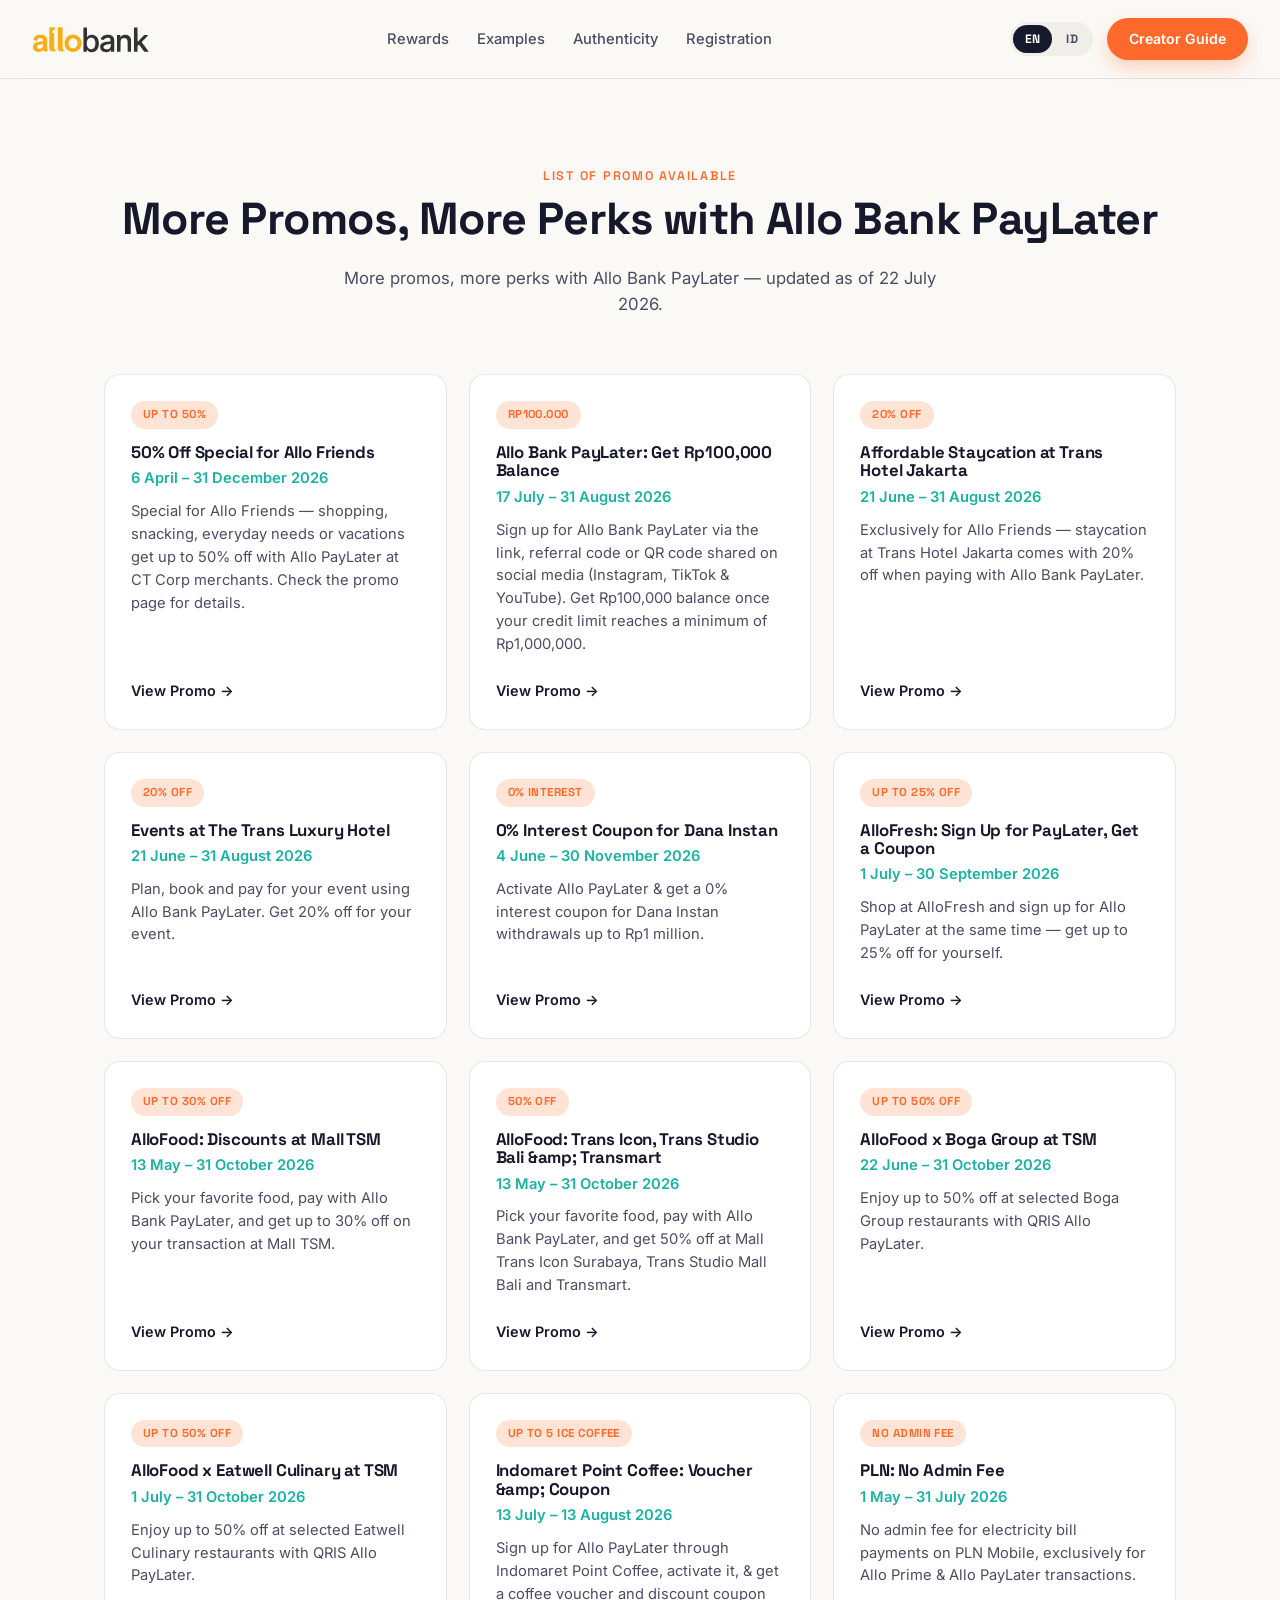
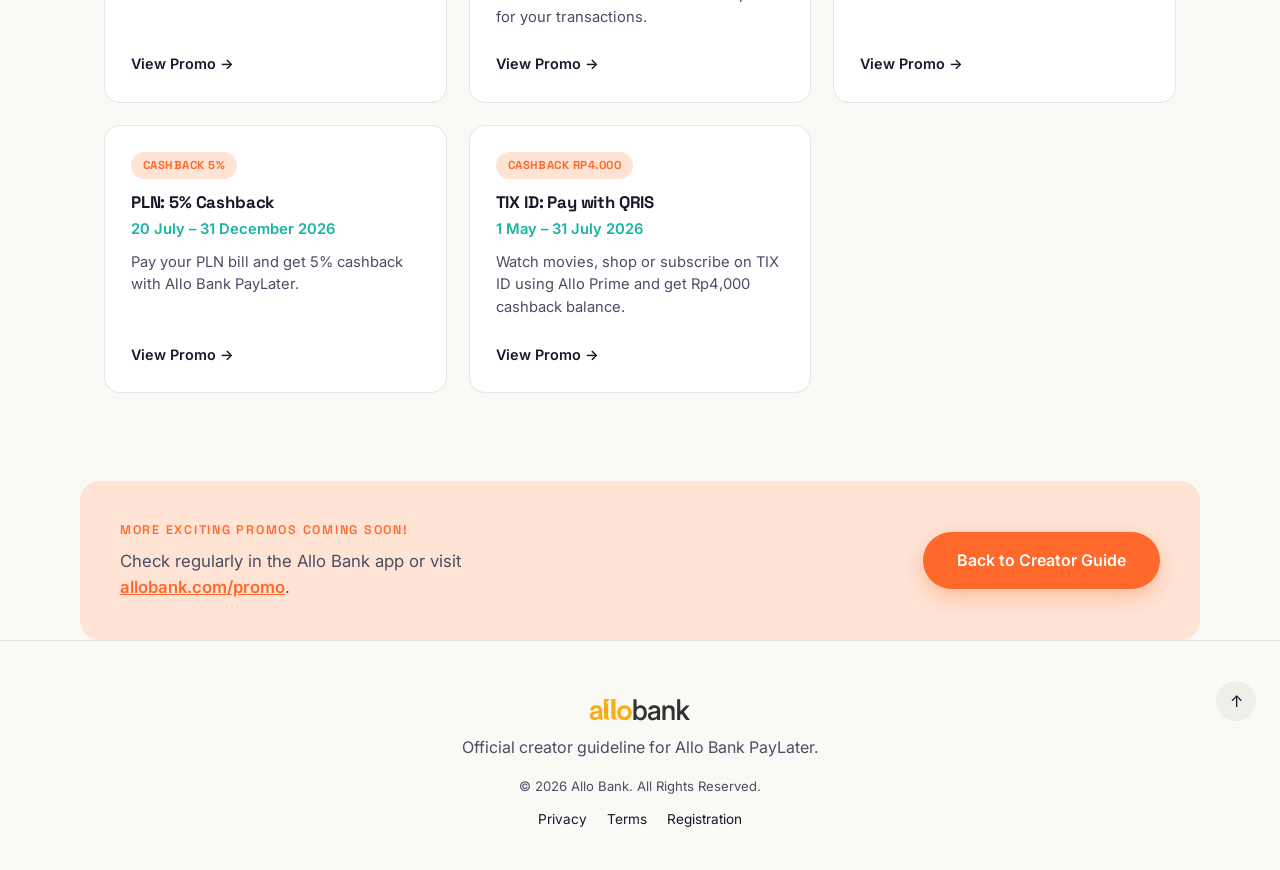
==== commit cc1c52ed: "Update our-promotions.html" ====
--- a/our-promotions.html
+++ b/our-promotions.html
@@ -35,7 +35,7 @@
     <p class="eyebrow" data-i18n="promo.eyebrow">List of Promo Available</p>
     <h1 data-i18n="promo.title">More Promos, More Perks with Allo Bank PayLater</h1>
     <p class="section-intro promo-hero-intro" data-i18n="promo.intro">
-      More promos, more perks with Allo Bank PayLater — updated as of 22 July 2026.
+      Updated as of 22 July 2026
     </p>
   </section>
 
--- a/style.css
+++ b/style.css
@@ -114,6 +114,7 @@
 .nav-links { display: flex; gap: 28px; }
 .nav-links a { font-size: 0.92rem; font-weight: 500; color: var(--ink-soft); }
 .nav-links a:hover { color: var(--flame); }
+.nav-right { display: flex; align-items: center; gap: 14px; }
 .nav-cta {
   font-size: 0.88rem;
   font-weight: 600;
@@ -124,6 +125,31 @@
   box-shadow: 0 8px 18px rgba(255, 106, 44, 0.28);
 }
 @media (max-width: 720px) { .nav-links { display: none; } }
+
+/* ---------- language toggle ---------- */
+.lang-toggle {
+  display: flex;
+  background: var(--paper-dim);
+  border-radius: 999px;
+  padding: 3px;
+  gap: 2px;
+}
+.lang-btn {
+  border: none;
+  background: transparent;
+  font-family: 'Space Grotesk', sans-serif;
+  font-size: 0.76rem;
+  font-weight: 700;
+  letter-spacing: 0.03em;
+  color: var(--ink-soft);
+  padding: 6px 12px;
+  border-radius: 999px;
+  cursor: pointer;
+  transition: background 0.15s ease, color 0.15s ease;
+}
+.lang-btn:hover { color: var(--ink); }
+.lang-btn.is-active { background: var(--ink); color: #fff; }
+.lang-btn:focus-visible { outline: 2px solid var(--teal); outline-offset: 2px; }
 
 /* ---------- hero ---------- */
 .hero {
@@ -182,7 +208,6 @@
   background: radial-gradient(ellipse at center, rgba(22,25,43,0.16) 0%, rgba(22,25,43,0) 70%);
   filter: blur(6px);
 }
-.hero-phone-shadow[src] { content: ''; } /* the shipped shadow asset is dropped in favor of the soft radial above */
 .hero-phone {
   position: relative;
   z-index: 1;
@@ -211,10 +236,7 @@
   0%, 100% { transform: scale(1.2) translateY(0); }
   50% { transform: scale(1.2) translateY(-14px); }
 }
-@keyframes float {
-  0%, 100% { transform: translateY(0); }
-  50% { transform: translateY(-14px); }
-}
+
 @media (max-width: 860px) {
   .hero-inner { grid-template-columns: 1fr; }
   .hero-visual { min-height: 460px; }
@@ -408,6 +430,10 @@
 .tag-list li { background: var(--teal-dim); color: var(--teal); font-size: 0.82rem; font-weight: 600; padding: 8px 14px; border-radius: 999px; }
 .bonus-media { position: relative; text-align: center; }
 .bonus-coins { position: absolute; bottom: -10px; right: 10%; width: 30%; animation: float 5s ease-in-out infinite; }
+@keyframes float {
+  0%, 100% { transform: translateY(0); }
+  50% { transform: translateY(-14px); }
+}
 @media (max-width: 780px) { .bonus-section, .final-cta-section { grid-template-columns: 1fr; padding: 48px 24px; } }
 
 /* ---------- promotions page ---------- */
@@ -466,6 +492,8 @@
 }
 .promo-banner .section-intro { margin: 0; max-width: 460px; }
 .inline-link { color: var(--flame); font-weight: 600; text-decoration: underline; }
+
+/* ---------- footer ---------- */
 .footer {
   text-align: center;
   padding: 56px 24px 40px;
